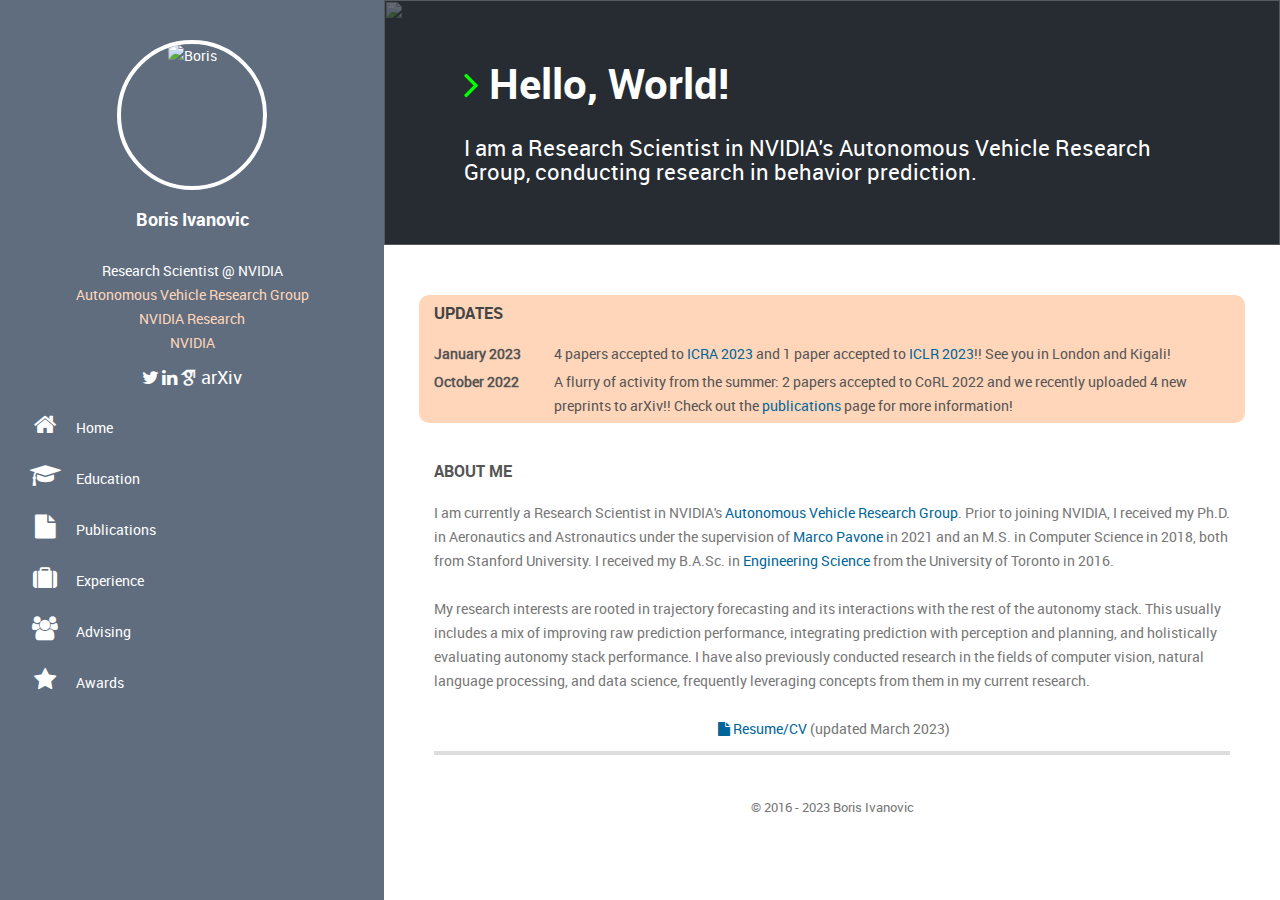
==== index.html @ 63f64365 "Some CSS and adding Structure Files" ====
<!DOCTYPE html>
<!--[if lt IE 7]>      <html class="no-js lt-ie9 lt-ie8 lt-ie7"> <![endif]-->
<!--[if IE 7]>         <html class="no-js lt-ie9 lt-ie8"> <![endif]-->
<!--[if IE 8]>         <html class="no-js lt-ie9"> <![endif]-->
<!--[if gt IE 8]><!--> <html class="no-js"> <!--<![endif]-->
    <head>
        <meta charset="utf-8">
        <meta http-equiv="X-UA-Compatible" content="IE=edge">
        <title>Boris Ivanovic</title>
        <meta name="description" content="">
        <!--
    	Volton Template
    	http://www.templatemo.com/tm-441-volton
        -->
        <meta name="viewport" content="width=device-width, initial-scale=1">

        <link rel="stylesheet" href="css/normalize.css">
        <link rel="stylesheet" href="css/font-awesome.css">
        <link rel="stylesheet" href="css/academicons.css">
        <link rel="stylesheet" href="css/bootstrap.min.css">
        <link rel="stylesheet" href="css/templatemo-style.css">

        <link rel="apple-touch-icon" sizes="180x180" href="/apple-touch-icon.png?v=9ByQ8gbazn">
        <link rel="icon" type="image/png" sizes="32x32" href="/favicon-32x32.png?v=9ByQ8gbazn">
        <link rel="icon" type="image/png" sizes="16x16" href="/favicon-16x16.png?v=9ByQ8gbazn">
        <link rel="manifest" href="/manifest.json?v=9ByQ8gbazn">
        <link rel="mask-icon" href="/safari-pinned-tab.svg?v=9ByQ8gbazn" color="#8c1515">
        <link rel="shortcut icon" href="/favicon.ico?v=9ByQ8gbazn">
        <meta name="msapplication-TileColor" content="#8c1515">
        <meta name="msapplication-TileImage" content="/mstile-144x144.png?v=9ByQ8gbazn">
        <meta name="theme-color" content="#ffffff">

        <script src="js/vendor/modernizr-2.6.2.min.js"></script>
        <script>
            (function(i,s,o,g,r,a,m){i['GoogleAnalyticsObject']=r;i[r]=i[r]||function(){
            (i[r].q=i[r].q||[]).push(arguments)},i[r].l=1*new Date();a=s.createElement(o),
            m=s.getElementsByTagName(o)[0];a.async=1;a.src=g;m.parentNode.insertBefore(a,m)
            })(window,document,'script','https://www.google-analytics.com/analytics.js','ga');

            ga('create', 'UA-88631709-1', 'auto');
            ga('send', 'pageview');
        </script>
    </head>
    <body>
        <!--[if lt IE 7]>
            <p class="browsehappy">You are using an <strong>outdated</strong> browser. Please <a href="http://browsehappy.com/">upgrade your browser</a> to improve your experience.</p>
        <![endif]-->

        <div class="responsive-header visible-xs visible-sm">
            <div class="container">
                <div class="row" style="margin-right: 0px">
                    <div class="col-md-12">
                        <div class="top-section">
                            <div class="profile-image">
                                <img src="img/profile.jpg" alt="Boris">
                            </div>
                            <div class="profile-content">
                                <h3 class="profile-title">Boris Ivanovic</h3>
                                <p class="profile-description">Research Scientist @ NVIDIA</p>
                                <p class="profile-description"><br /></p>
                                <div class="social-icons">
                                    <ul>
                                        <li><a href="https://twitter.com/iamborisi" target="_blank"><i class="fa fa-twitter"></i></a></li>
                                        <li><a href="https://www.linkedin.com/in/boris-ivanovic-a3103064" target="_blank"><i class="fa fa-linkedin"></i></a></li>
                                        <li><a href="https://scholar.google.com/citations?user=ey9AQcEAAAAJ" target="_blank"><i class="ai ai-google-scholar"></i></a></li>
                                        <li><a href="https://arxiv.org/a/ivanovic_b_1" target="_blank">arXiv</a></li>
                                    </ul>
                                </div> <!-- .social-icons -->
                            </div>
                        </div>
                    </div>
                </div>
                <a href="#" class="toggle-menu"><i class="fa fa-bars"></i></a>
                <div class="main-navigation responsive-menu">
                    <ul class="navigation">
                        <li><a href="index.html"><i class="fa fa-home fa-fw"></i>Home</a></li>
                        <li><a href="education.html"><i class="fa fa-graduation-cap fa-fw"></i>Education</a></li>
                        <li><a href="publications.html"><i class="fa fa-file fa-fw"></i>Publications</a></li>
                        <li><a href="experience.html"><i class="fa fa-suitcase fa-fw"></i>Experience</a></li>
                        <li><a href="advising.html"><i class="fa fa-users fa-fw"></i>Advising</a></li>
                        <li><a href="awards.html"><i class="fa fa-star fa-fw"></i>Awards</a></li>
                    </ul>
                </div>
            </div>
        </div>

        <!-- SIDEBAR -->
        <div class="sidebar-menu hidden-xs hidden-sm">
            <div class="top-section">
                <div class="profile-image">
                    <img src="img/profile.jpg" alt="Boris">
                </div>
                <h3 class="profile-title">Boris Ivanovic</h3>
                <!-- <p class="profile-description">borisi (at) stanford (dot) edu</p> -->
                <p class="profile-description"><br /></p>
                <p class="profile-description">Research Scientist @ NVIDIA</p>
                <p class="profile-description"><a href="https://nvr-avg.github.io/" target="_blank">Autonomous Vehicle Research Group</a></p>
                <p class="profile-description"><a href="https://www.nvidia.com/en-us/research/" target="_blank">NVIDIA Research</a></p>
                <p class="profile-description"><a href="https://www.nvidia.com/en-us/" target="_blank">NVIDIA</a></p>
            </div> <!-- top-section -->
            <div class="social-icons">
                <ul>
                    <li><a href="https://twitter.com/iamborisi" target="_blank"><i class="fa fa-twitter"></i></a></li>
                    <li><a href="https://www.linkedin.com/in/boris-ivanovic-a3103064" target="_blank"><i class="fa fa-linkedin"></i></a></li>
                    <li><a href="https://scholar.google.com/citations?user=ey9AQcEAAAAJ" target="_blank"><i class="ai ai-google-scholar"></i></a></li>
                    <li><a href="https://arxiv.org/a/ivanovic_b_1" target="_blank">arXiv</a></li>
                </ul>
            </div> <!-- .social-icons -->
            <div class="main-navigation">
                <ul class="navigation">
                    <li><a href="index.html"><i class="fa fa-home fa-fw"></i>Home</a></li>
                    <li><a href="education.html"><i class="fa fa-graduation-cap fa-fw"></i>Education</a></li>
                    <li><a href="publications.html"><i class="fa fa-file fa-fw"></i>Publications</a></li>
                    <li><a href="experience.html"><i class="fa fa-suitcase fa-fw"></i>Experience</a></li>
                    <li><a href="advising.html"><i class="fa fa-users fa-fw"></i>Advising</a></li>
                    <li><a href="awards.html"><i class="fa fa-star fa-fw"></i>Awards</a></li>
                </ul>
            </div> <!-- .main-navigation -->
        </div> <!-- .sidebar-menu -->


        <div class="banner-bg" id="top">
            <div class="banner-overlay"><img src="img/nvidia_banner.jpg" alt="" /></div>
            <div class="welcome-text">
                <h2><i class="fa fa-angle-right"></i> Hello, World!</h2>
                <h5>I am a Research Scientist in NVIDIA's Autonomous Vehicle Research Group, conducting research in behavior prediction.</h5>
            </div>
        </div>

        <!-- MAIN CONTENT -->
        <div class="main-content">
            <div class="fluid-container">
                <div class="content-wrapper">
                    <!-- UPDATES -->
                    <div class="page-section" id="about">
                    <div class="row">
                        <div class="col-md-12" id="updates">
                            <h4 class="widget-title">Updates</h4>
                            <table>
                                <tr>
                                    <td class="update-date"><b>January 2023</b></td>
                                    <td>4 papers accepted to <a href="https://www.icra2023.org/" target="_blank">ICRA 2023</a> and 1 paper accepted to <a href="https://iclr.cc/Conferences/2023" target="_blank">ICLR 2023</a>!! See you in London and Kigali!</td>
                                </tr>
                                <tr>
                                    <td class="update-date"><b>October 2022</b></td>
                                    <td>A flurry of activity from the summer: 2 papers accepted to CoRL 2022 and we recently uploaded 4 new preprints to arXiv!! Check out the <a href="publications.html">publications</a> page for more information!</td>
                                </tr>
                            </table>
                        </div>
                        <br>
                    </div> <!-- #updates -->
                    <!-- ABOUT -->
                    <div class="row">
                        <div class="col-md-12">
                            <h4 class="widget-title">About Me</h4>
                            <p>
                                I am currently a Research Scientist in NVIDIA's <a href="https://nvr-avg.github.io/" target="_blank">Autonomous Vehicle Research Group</a>. Prior to joining NVIDIA, I received my Ph.D. in Aeronautics and Astronautics under the supervision of <a href="http://web.stanford.edu/~pavone/" target="_blank">Marco Pavone</a> in 2021 and an M.S. in Computer Science in 2018, both from Stanford University. I received my B.A.Sc. in <a class="uoft-blue-underline" href="http://engsci.utoronto.ca/" target="_blank">Engineering Science</a> from the University of Toronto in 2016.
                                <br/>
                                <br/>
                                My research interests are rooted in trajectory forecasting and its interactions with the rest of the autonomy stack. This usually includes a mix of improving raw prediction performance, integrating prediction with perception and planning, and holistically evaluating autonomy stack performance. I have also previously conducted research in the fields of computer vision, natural language processing, and data science, frequently leveraging concepts from them in my current research.
                                <!-- <br/>
                                <br/>
                                If you'd like to conduct an internship in our group along these topics, please <a href="https://nvidia.wd5.myworkdayjobs.com/en-US/UniversityJobs/job/US-CA-Santa-Clara/PhD-Research-Intern--Autonomous-Vehicles---Summer-2023_JR1963492" target="_blank">apply here</a>! -->
                            <br/>
                            <br/>
                            <p style="margin-bottom: -30px; text-align: center;"><a href="files/cv.pdf" target="_blank"><i class="fa fa-file fa-fw"></i>Resume/CV</a> (updated March 2023)</p>
                            <hr>
                        </div>
                    </div> <!-- #about -->
                    </div>

                    <div class="row" id="footer">
                        <div class="col-md-12 text-center">
                            <p class="copyright-text">&copy; 2016 - 2023 Boris Ivanovic</p>
                        </div>
                    </div>

                </div>

            </div>
        </div>

        <script src="js/vendor/jquery-1.10.2.min.js"></script>
        <script src="js/min/plugins.min.js"></script>
        <script src="js/min/main.min.js"></script>

    </body>
</html>
---- css/academicons.css ----
/*
 *  Academicons 1.8.0 by James Walsh - https://github.com/jpswalsh
 *  Fonts generated using the IcoMoon app - http://icomoon.io/app
 *  Square icons designed to be used alongside Font Awesome square icons - https://fortawesome.github.io/Font-Awesome/
 *  Licenses - Font: SIL OFL 1.1, CSS: MIT License
 */
@font-face {
    font-family: 'Academicons';
    src:url('../fonts/academicons.eot?v=1.8.0');
    src:url('../fonts/academicons.eot?v=1.8.0') format('embedded-opentype'),
        url('../fonts/academicons.ttf?v=1.8.0') format('truetype'),
        url('../fonts/academicons.woff?v=1.8.0') format('woff'),
        url('../fonts/academicons.svg?v=1.8.0#academicons') format('svg');
    font-weight: normal;
    font-style: normal;
}
.ai {
	display:inline-block;
	font:normal normal normal 14px/1 Academicons;
	font-size:inherit;
	text-rendering:auto;
	-webkit-font-smoothing:antialiased;
	-moz-osx-font-smoothing:grayscale;
}
.ai-academia:before {
  content: "\e800";
}
.ai-academia-square:before {
  content: "\e801";
}
.ai-acclaim:before {
  content: "\e802";
}
.ai-acclaim-square:before {
  content: "\e803";
}
.ai-acm:before {
  content: "\e804";
}
.ai-acm-square:before {
  content: "\e805";
}
.ai-ads:before {
  content: "\e806";
}
.ai-ads-square:before {
  content: "\e807";
}
.ai-arxiv:before {
  content: "\e808";
}
.ai-arxiv-square:before {
  content: "\e809";
}
.ai-biorxiv:before {
  content: "\e810";
}
.ai-biorxiv-square:before {
  content: "\e811";
}
.ai-ceur:before {
  content: "\e812";
}
.ai-ceur-box:before {
  content: "\e813";
}
.ai-courser:before {
  content: "\e814";
}
.ai-courser-square:before {
  content: "\e815";
}
.ai-dataverse:before {
  content: "\e816";
}
.ai-dataverse-box:before {
  content: "\e817";
}
.ai-dblp:before {
  content: "\e818";
}
.ai-dblp-square:before {
  content: "\e819";
}
.ai-depsy:before {
  content: "\e820";
}
.ai-depsy-square:before {
  content: "\e821";
}
.ai-doi:before {
  content: "\e822";
}
.ai-doi-square:before {
  content: "\e823";
}
.ai-dryad:before {
  content: "\e824";
}
.ai-dryad-square:before {
  content: "\e825";
}
.ai-figshare:before {
  content: "\e826";
}
.ai-figshare-square:before {
  content: "\e827";
}
.ai-google-scholar:before {
  content: "\e828";
}
.ai-google-scholar-square:before {
  content: "\e829";
}
.ai-ieee:before {
  content: "\e830";
}
.ai-ieee-square:before {
  content: "\e831";
}
.ai-impactstory:before {
  content: "\e832";
}
.ai-impactstory-square:before {
  content: "\e833";
}
.ai-inspire:before {
  content: "\e834";
}
.ai-inspire-square:before {
  content: "\e835";
}
.ai-mendeley:before {
  content: "\e836";
}
.ai-mendeley-square:before {
  content: "\e837";
}
.ai-open-access:before {
  content: "\e838";
}
.ai-open-access-square:before {
  content: "\e839";
}
.ai-orcid:before {
  content: "\e840";
}
.ai-orcid-square:before {
  content: "\e841";
}
.ai-osf:before {
  content: "\e842";
}
.ai-osf-square:before {
  content: "\e843";
}
.ai-overleaf:before {
  content: "\e844";
}
.ai-overleaf-square:before {
  content: "\e845";
}
.ai-philpapers:before {
  content: "\e846";
}
.ai-philpapers-square:before {
  content: "\e847";
}
.ai-piazza:before {
  content: "\e848";
}
.ai-piazza-square:before {
  content: "\e849";
}
.ai-publons:before {
  content: "\e850";
}
.ai-publons-square:before {
  content: "\e851";
}
.ai-pubmed:before {
  content: "\e852";
}
.ai-pubmed-square:before {
  content: "\e853";
}
.ai-researchgate:before {
  content: "\e854";
}
.ai-researchgate-square:before {
  content: "\e855";
}
.ai-scirate:before {
  content: "\e856";
}
.ai-scirate-square:before {
  content: "\e857";
}
.ai-springer:before {
  content: "\e858";
}
.ai-springer-square:before {
  content: "\e859";
}
.ai-zotero:before {
  content: "\e860";
}
.ai-zotero-square:before {
  content: "\e861";
}
/*  Duplication of the FontAwesome style classes using 'ai' in place of 'fa'. */
.ai-lg {
  font-size: 1.33333333em;
  line-height: 0.75em;
  vertical-align: -15%;
}
.ai-2x {
  font-size: 2em;
}
.ai-3x {
  font-size: 3em;
}
.ai-4x {
  font-size: 4em;
}
.ai-5x {
  font-size: 5em;
}
.ai-fw {
  width: 1.28571429em;
  text-align: center;
}
.ai-ul {
  padding-left: 0;
  margin-left: 2.14285714em;
  list-style-type: none;
}
.ai-ul > li {
  position: relative;
}
.ai-li {
  position: absolute;
  left: -2.14285714em;
  width: 2.14285714em;
  top: 0.14285714em;
  text-align: center;
}
.ai-li.fa-lg {
  left: -1.85714286em;
}
.ai-border {
  padding: .2em .25em .15em;
  border: solid 0.08em #eeeeee;
  border-radius: .1em;
}
.ai-pull-left {
  float: left;
}
.ai-pull-right {
  float: right;
}
.ai.fa-pull-left {
  margin-right: .3em;
}
.ai.fa-pull-right {
  margin-left: .3em;
}
/*  
 *  Repeat of the FontAwesome style classes to prevent override if academicons.css
 *  is called after font-awesome.css.
 */
.fa-lg {
  font-size: 1.33333333em;
  line-height: 0.75em;
  vertical-align: -15%;
}
.fa-2x {
  font-size: 2em;
}
.fa-3x {
  font-size: 3em;
}
.fa-4x {
  font-size: 4em;
}
.fa-5x {
  font-size: 5em;
}
.fa-fw {
  width: 1.28571429em;
  text-align: center;
}
.fa-ul {
  padding-left: 0;
  margin-left: 2.14285714em;
  list-style-type: none;
}
.fa-ul > li {
  position: relative;
}
.fa-li {
  position: absolute;
  left: -2.14285714em;
  width: 2.14285714em;
  top: 0.14285714em;
  text-align: center;
}
.fa-li.fa-lg {
  left: -1.85714286em;
}
.fa-border {
  padding: .2em .25em .15em;
  border: solid 0.08em #eeeeee;
  border-radius: .1em;
}
.fa-pull-left {
  float: left;
}
.fa-pull-right {
  float: right;
}
.fa.fa-pull-left {
  margin-right: .3em;
}
.fa.fa-pull-right {
  margin-left: .3em;
}
---- css/templatemo-style.css ----
/*

Volton Template

http://www.templatemo.com/tm-441-volton

*/

@font-face {
  font-family: 'robotolight';
  src: url("../fonts/Roboto-Light-webfont.eot");
  src: url("../fonts/Roboto-Light-webfont.eot?#iefix") format("embedded-opentype"), url("../fonts/Roboto-Light-webfont.woff") format("woff"), url("../fonts/Roboto-Light-webfont.ttf") format("truetype"), url("../fonts/Roboto-Light-webfont.svg#robotolight") format("svg");
  font-weight: normal;
  font-style: normal;
}
@font-face {
  font-family: 'robotoregular';
  src: url("../fonts/Roboto-Regular-webfont.eot");
  src: url("../fonts/Roboto-Regular-webfont.eot?#iefix") format("embedded-opentype"), url("../fonts/Roboto-Regular-webfont.woff") format("woff"), url("../fonts/Roboto-Regular-webfont.ttf") format("truetype"), url("../fonts/Roboto-Regular-webfont.svg#robotoregular") format("svg");
  font-weight: normal;
  font-style: normal;
}
@font-face {
  font-family: 'robotobold';
  src: url("../fonts/Roboto-Bold-webfont.eot");
  src: url("../fonts/Roboto-Bold-webfont.eot?#iefix") format("embedded-opentype"), url("../fonts/Roboto-Bold-webfont.woff") format("woff"), url("../fonts/Roboto-Bold-webfont.ttf") format("truetype"), url("../fonts/Roboto-Bold-webfont.svg#robotobold") format("svg");
  font-weight: normal;
  font-style: normal;
}
/*---------------------------------------------------------
 1. Reset
-------------------------------------------------------- */
html, body, div, span, applet, object, iframe, h1, h2, h3, h4, h5, h6, p, blockquote, pre, a, abbr, acronym, address, big, cite, code, del, dfn, em, img, ins, kbd, q, s, samp, small, strike, strong, sub, sup, tt, var, b, u, i, center, dl, dt, dd, ol, ul, li, fieldset, form, label, legend, table, caption, tbody, tfoot, thead, tr, th, td, article, aside, canvas, details, embed, figure, figcaption, footer, header, hgroup, menu, nav, output, ruby, section, summary, time, mark, audio, video {
  margin: 0;
  padding: 0;
  border: 0;
  font-size: 100%;
  vertical-align: baseline;
}

.blue {
	color: #06C;
}

.green {
	color: #090;
}

.blue-grey {
  color: #5f6d7e;
}

main {
  display: block;
}

body {
  line-height: 1;
}

ol,
ul {
  list-style: none;
}

blockquote,
q {
  quotes: none;
}

blockquote:before,
blockquote:after {
  content: '';
  content: none;
}

table {
  border-collapse: collapse;
  border-spacing: 0;
}

html {
  font-size: 100%;
  -webkit-text-size-adjust: 100%;
  -ms-text-size-adjust: 100%;
}

a:focus {
  outline: none;
}

article,
aside,
details,
figcaption,
figure,
footer,
header,
hgroup,
nav,
section {
  display: block;
}

audio,
canvas,
video {
  display: inline-block;
  *display: inline;
  *zoom: 1;
}

audio:not([controls]) {
  display: none;
}

sub,
sup {
  line-height: 0;
  position: relative;
  vertical-align: baseline;
}

sup {
  top: -.5em;
}

sub {
  bottom: -.25em;
}

img {
  border: 0;
  -ms-interpolation-mode: bicubic;
}

button,
input,
select,
textarea {
  font-size: 100%;
  margin: 0;
  vertical-align: baseline;
  *vertical-align: middle;
}

button,
input {
  line-height: normal;
  *overflow: visible;
}

button::-moz-focus-inner,
input::-moz-focus-inner {
  border: 0;
  padding: 0;
}

button,
input[type="button"],
input[type="reset"],
input[type="submit"] {
  cursor: pointer;
  -webkit-appearance: button;
}

input[type="search"] {
  -webkit-appearance: textfield;
}

input[type="search"]:-webkit-search-decoration {
  -webkit-appearance: none;
}

textarea {
  overflow: auto;
  vertical-align: top;
}

/*---------------------------------------------------------
 2. Basic Style
-------------------------------------------------------- */
b.paper-title {
  color: #cb8c1e;
}

body {
  font-size: 14px;
  line-height: 24px;
  color: #777777;
  font-family: 'robotoregular';
  overflow-x: hidden;
}

a {
  color: #006699;
  -webkit-transition: all 150ms ease-in-out;
  -moz-transition: all 150ms ease-in-out;
  -ms-transition: all 150ms ease-in-out;
  -o-transition: all 150ms ease-in-out;
  transition: all 150ms ease-in-out;
  text-decoration: none !important;
}
a:hover {
  color: #555555;
}

h1, h2, h3, h4, h5 {
  color: #555555;
}

::-webkit-input-placeholder {
  color: #999999;
}

:-moz-placeholder {
  /* Firefox 18- */
  color: #999999;
}

::-moz-placeholder {
  /* Firefox 19+ */
  color: #999999;
}

:-ms-input-placeholder {
  color: #999999;
}

.main-content,
.banner-bg {
  float: right;
  width: 77%;
}
.banner-bg .fa-angle-right {
  color: #00ff00;
}
@media screen and (max-width: 1290px) {
  .main-content,
  .banner-bg {
    width: 70%;
  }
}
@media screen and (max-width: 992px) {
  .main-content,
  .banner-bg {
    width: 100%;
  }
}

.content-wrapper {
  padding: 0 50px 0 50px;
}
@media screen and (max-width: 992px) {
  .content-wrapper {
    padding: 0 30px;
  }
}

h4.widget-title {
  font-size: 16px;
  font-family: 'robotobold';
  text-transform: uppercase;
  margin-bottom: 20px;
}

h5.widget-title {
  font-size: 14px;
  font-family: 'robotobold';
  margin-bottom: 20px;
}

hr {
  position: relative;
  outline: 0;
  border: 0;
  width: 100%;
  height: 4px;
  background: #dddddd;
  margin-top: 40px;
  margin-bottom: 0;
}

.page-section {
  padding-top: 50px;
}

/*---------------------------------------------------------
 3. Header
-------------------------------------------------------- */
.sidebar-menu {
  float: left;
  width: 23%;
  height: 100%;
  position: fixed;
  background-color: #5f6d7e;
  color: white;
  overflow-y: auto;
}
@media screen and (max-width: 1290px) {
  .sidebar-menu {
    overflow-y: auto;
    width: 30%;
  }
}

.top-section {
  padding: 40px;
  padding-bottom: 10px;
  text-align: center;
}

.profile-image {
  width: 150px;
  height: 150px;
  border: 4px solid white;
  -webkit-border-radius: 75px;
  border-radius: 75px;
  overflow: hidden;
  margin-bottom: 20px;
  margin-left: auto;
  margin-right: auto;
}
.profile-image img {
  width: 100%;
}

h3.profile-title {
  margin-bottom: 5px;
  color: white;
  font-size: 18px;
  font-family: 'robotobold';
}

.main-navigation {
  margin: 10px 0;
}
.main-navigation li {
  display: block;
}
.main-navigation li.highlight {
  background: #334050;
}
.main-navigation li a {
  padding: 12px;
  padding-right: 0px;
  padding-left: 30px;
  display: block;
  color: white;
  font-size: 14px;
}
.main-navigation li a i {
  margin-right: 15px;
  font-size: 24px;
}
.main-navigation li a:hover {
  background: #414E5E;
}
.main-navigation li a.active {
  background: #495461;
}
.main-navigation li a.active:hover {
  background: #495461;
}

.social-icons {
  display: block;
  padding: 0px 40px;
  text-align: center;
}
.social-icons li {
  display: inline-block;
}
.top-section a {
  color: #ffd6ba;
}
.top-section a:hover {
  color: #282e35;
}
.social-icons a {
  font-size: 18px;
  color: white;
}
.social-icons a:hover {
  color: #282e35;
}

.ai-google-scholar {
  -webkit-text-stroke: 0.5px;
}

.ai-arxiv {
  -webkit-text-stroke: 0.5px;
}

.container {
  padding-left: 0px;
  padding-right: 0px;
  width: 100%;
}

.responsive-header {
  background: #5f6d7e;
  text-align: center;
}
@media screen and (max-width: 992px) {
  .responsive-header .main-navigation {
    margin-top: 10px;
    display: none;
  }
}
@media screen and (max-width: 992px) {
  .responsive-header p {
    color: white;
  }
}
@media screen and (max-width: 992px) {
  .responsive-header .profile-image {
    float: left;
    width: 100px;
    height: 100px;
    -webkit-border-radius: 50px;
    border-radius: 50px;
    overflow: hidden;
    margin-right: 30px;
  }
  .responsive-header .profile-content {
    text-align: left;
    margin-top: 5px;
    overflow: hidden;
  }
  .responsive-header .social-icons {
    text-align: left;
    padding: 0px;
  }
}

@media screen and (max-width: 992px) {
  .top-section {
    padding-bottom: 0;
  }
}

@media screen and (max-width: 992px) {
  .main-navigation a {
    padding: 10px;
  }
  .main-navigation a.active {
    background: #5f6d7e !important;
  }
  .main-navigation a:hover {
    background: #5f6d7e !important;
  }
}

.toggle-menu {
  width: 100%;
  display: block;
  padding: 20px;
  margin-top: 30px;
  background: #6cc0f7;
  color: white;
  font-size: 18px;
}
.toggle-menu:hover {
  color: white;
}

/*---------------------------------------------------------
 4. Main Content
-------------------------------------------------------- */
/*------ link underlines ------*/
/*.stanford-red-underline {
  text-decoration: none;
  display: inline-table;
  color: inherit;
}

.stanford-red-underline:hover {
  background-color: rgba(200, 21, 21, 0.3);
}

.stanford-red-underline:after {
  content: "";
  border-bottom: 0.1em solid rgb(200, 21, 21);
  display: table-caption;
  caption-side: bottom;
  position: relative;
  margin-top:-0.05em;
}

.ai-blue-underline {
  text-decoration: none;
  display: inline-table;
  color: inherit;
}

.ai-blue-underline:hover {
  background-color: rgba(21, 162, 214, 0.3);
}

.ai-blue-underline:after {
  content: "";
  border-bottom: 0.1em solid rgb(21, 162, 214);
  display: table-caption;
  caption-side: bottom;
  position: relative;
  margin-top:-0.05em;
}

.uoft-blue-underline {
  text-decoration: none;
  display: inline-table;
  color: inherit;
}

.uoft-blue-underline:hover {
  background-color: rgba(4, 48, 150, 0.1);
}

.uoft-blue-underline:after {
  content: "";
  border-bottom: 0.15em solid rgb(4, 48, 150);
  display: table-caption;
  caption-side: bottom;
  position: relative;
  margin-top:-0.25em;
}

.amazon-orange-underline {
  text-decoration: none;
  display: inline-table;
  color: inherit;
}

.amazon-orange-underline:hover {
  background-color: rgba(248, 152, 29, 0.15);
}

.amazon-orange-underline:after {
  content: "";
  border-bottom: 0.15em solid rgb(248, 152, 29);
  display: table-caption;
  caption-side: bottom;
  position: relative;
  margin-top:-0.25em;
}

.eth-blue-underline {
  text-decoration: none;
  display: inline-table;
  color: inherit;
}

.eth-blue-underline:hover {
  background-color: rgba(31, 117, 254, 0.1);
}

.eth-blue-underline:after {
  content: "";
  border-bottom: 0.15em solid rgb(31, 117, 254);
  display: table-caption;
  caption-side: bottom;
  position: relative;
  margin-top:-0.25em;
}*/

/*------ banner ------ */
.banner-bg {
  padding: 60px 80px;
  position: relative;
  background: black;
  background-repeat: no-repeat;
  background-position: center;
  background-size: cover;
  z-index: 2;
}

.banner-overlay {
  position: absolute;
  width: 100%;
  height: 100%;
  background: rgba(95, 109, 126, 0.4);
  top: 0;
  left: 0;
  z-index: 3;
}

.banner-overlay img {
  height: 100%;
  opacity: 0.3;
  object-fit: cover;
  width: 100%;
  height:100%;
}

.welcome-text {
  position: relative;
  z-index: 4;
}
.welcome-text h2 {
  font-size: 42px;
  font-family: 'robotobold';
  color: white;
  margin-bottom: 30px;
}
.welcome-text h5 {
  font-size: 22px;
  color: white;
}

.welcome-text a {
  color: white;
}

/*------ updates ------- */
#updates {
  padding-bottom: 1px;
  margin-bottom: 40px;
  background: #FFD6BA;
  border-radius: 10px;
}

#updates .widget-title {
  padding-top: 10px;
  color: #444444;
}

#updates .update-date {
  width: 120px;
}

#updates td {
  padding-bottom: 4px;
  color: #555555;
}

/*------ about us ------ */
.about-image {
  overflow: hidden;
  border: 4px solid #dddddd;
  margin-bottom: 40px;
}
.about-image img {
  width: 100%;
  display: block;
}

/*----- life item ---- */
.life-item {
  margin-bottom: 20px;

  display: flex;
  align-items: center;
}

.life-item-img {
  width: 50px;
  float: left;
  align-self: flex-start;
}

.life-item-img img {
  max-width: 100%;
  display: block;
}

.life-item-pub-img {
  width: 120px;
  float: left;
  align-self: flex-start;
}

.life-item-pub-img img {
  max-width: 100%;
  display: block;
}

.life-item-content {
  width: 90%;
  margin-left: 10px;
  display: inline-block;
}

.life-item-content span {
  float: right;
}

.life-item-content p {
  word-wrap: break-word;
}

.life-item-content ul {
  margin-left: 15px;
  list-style: disc;
}

.life-item-content table {
  width: 100%;
  margin-top: 8px;
}

.life-item-content td {
  vertical-align: middle;
  text-align: center;
}

.life-item-content img {
  max-height: 100px;
  max-width: 100%;
}

.life-item-highlight {
  color: #3D9970;
}

.life-item-title {
  display: inline-block;
}

.extra-space-loc {
  padding-top: 3px;
}

.li-separator {
  border-bottom: 1px #dddddd solid;
  margin: 15px 0% 15px 0px;
}

.bulleted {
  margin-left: 30px;
  margin-top: -10px;
  margin-bottom: 10px;
  list-style-type: disc;
}

/*------ projects ------ */
.projects-holder {
  margin-right: 0;
  margin-left: 0;
  margin-top: 40px;
}
.projects-holder .col-md-4,
.projects-holder .col-md-4 {
  padding-right: 1px;
  padding-left: 1px;
}

.project-item {
  width: 100%;
  margin-bottom: 2px;
  overflow: hidden;
  position: relative;
}
.project-item img {
  width: 100%;
  display: block;
}
.project-item:hover .project-hover {
  top: 0;
  opacity: 1;
  visibility: visible;
}

.project-hover {
  position: absolute;
  width: 100%;
  height: 100%;
  top: 40px;
  left: 0;
  background: rgba(0, 0, 0, 0.9);
  opacity: 0;
  visibility: 0;
  -webkit-transition: all 200ms linear;
  -moz-transition: all 200ms linear;
  -ms-transition: all 200ms linear;
  -o-transition: all 200ms linear;
  transition: all 200ms linear;
}
.project-hover .inside {
  position: absolute;
  width: 100%;
  left: 0;
  bottom: 0;
  padding: 30px;
}
.project-hover h5 {
  font-size: 16px;
  margin-bottom: 15px;
}
.project-hover h5 a {
  color: white;
}
.project-hover p {
  color: white;
  font-size: 13px;
  line-height: 20px;
}

/*------ contact ------ */
.contact-form {
  margin-top: 40px;
}
.contact-form input, .contact-form textarea {
  width: 100%;
  outline: 0;
  border: 1px solid #aaaaaa;
  padding: 12px;
  color: #999999;
  margin-bottom: 30px;
}
.contact-form input:focus, .contact-form textarea:focus {
  outline: 0;
}
.contact-form .button {
  width: auto;
  background: #5f6d7e;
  color: white;
  text-transform: uppercase;
  border: 0;
}

/*------ advising ------ */
.advisees {
  width: 100%;
}

.advisees tr:first-child {
  border-bottom: 2px solid #ddd;
}

/*---------------------------------------------------------
 5. Footer
-------------------------------------------------------- */
#footer p.copyright-text {
  margin: 40px 0;
  font-size: 13px;
}
#footer p.copyright-text a {
  color: #5f6d7e;
}
#footer p.copyright-text a:hover {
  color: #6cc0f7;
}
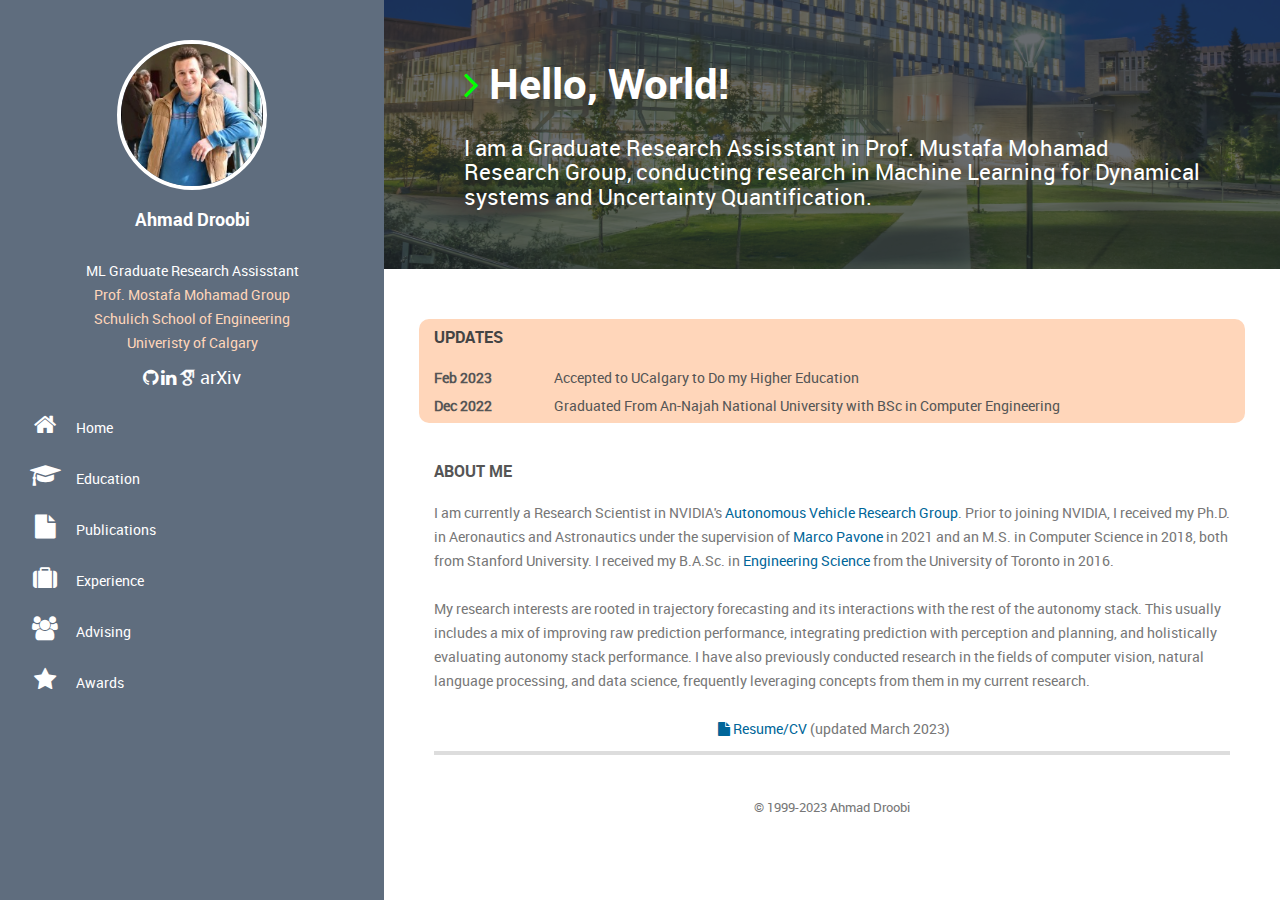
==== commit 1c2377c2: "adding profile and cover" ====
--- a/index.html
+++ b/index.html
@@ -6,7 +6,7 @@
     <head>
         <meta charset="utf-8">
         <meta http-equiv="X-UA-Compatible" content="IE=edge">
-        <title>Boris Ivanovic</title>
+        <title> Ahmad Droobi </title>
         <meta name="description" content="">
         <!--
     	Volton Template
@@ -55,13 +55,13 @@
                                 <img src="img/profile.jpg" alt="Boris">
                             </div>
                             <div class="profile-content">
-                                <h3 class="profile-title">Boris Ivanovic</h3>
-                                <p class="profile-description">Research Scientist @ NVIDIA</p>
+                                <h3 class="profile-title">Ahmad Droobi</h3>
+                                <p class="profile-description">ML Research </p>
                                 <p class="profile-description"><br /></p>
                                 <div class="social-icons">
                                     <ul>
-                                        <li><a href="https://twitter.com/iamborisi" target="_blank"><i class="fa fa-twitter"></i></a></li>
-                                        <li><a href="https://www.linkedin.com/in/boris-ivanovic-a3103064" target="_blank"><i class="fa fa-linkedin"></i></a></li>
+                                        <li><a href="https://github.com/ahmaddroobi99" target="_blank"><i class="fa-brands fa-github"></i></a></li>
+                                        <li><a href="https://www.linkedin.com/in/droobi/" target="_blank"><i class="fa fa-linkedin"></i></a></li>
                                         <li><a href="https://scholar.google.com/citations?user=ey9AQcEAAAAJ" target="_blank"><i class="ai ai-google-scholar"></i></a></li>
                                         <li><a href="https://arxiv.org/a/ivanovic_b_1" target="_blank">arXiv</a></li>
                                     </ul>
@@ -88,22 +88,22 @@
         <div class="sidebar-menu hidden-xs hidden-sm">
             <div class="top-section">
                 <div class="profile-image">
-                    <img src="img/profile.jpg" alt="Boris">
+                    <img src="img/prof.jpg" alt="Boris">
                 </div>
-                <h3 class="profile-title">Boris Ivanovic</h3>
+                <h3 class="profile-title">Ahmad Droobi</h3>
                 <!-- <p class="profile-description">borisi (at) stanford (dot) edu</p> -->
                 <p class="profile-description"><br /></p>
-                <p class="profile-description">Research Scientist @ NVIDIA</p>
-                <p class="profile-description"><a href="https://nvr-avg.github.io/" target="_blank">Autonomous Vehicle Research Group</a></p>
-                <p class="profile-description"><a href="https://www.nvidia.com/en-us/research/" target="_blank">NVIDIA Research</a></p>
-                <p class="profile-description"><a href="https://www.nvidia.com/en-us/" target="_blank">NVIDIA</a></p>
+                <p class="profile-description">ML Graduate Research Assisstant  </p>
+                <p class="profile-description"><a href="https://profiles.ucalgary.ca/mustafa-mohamad" target="_blank">Prof. Mostafa Mohamad Group</a></p>
+                <p class="profile-description"><a href="https://schulich.ucalgary.ca/" target="_blank">Schulich School of Engineering</a></p>
+                <p class="profile-description"><a href="https://ucalgary.ca/" target="_blank"> Univeristy of Calgary </a></p>
             </div> <!-- top-section -->
             <div class="social-icons">
                 <ul>
-                    <li><a href="https://twitter.com/iamborisi" target="_blank"><i class="fa fa-twitter"></i></a></li>
-                    <li><a href="https://www.linkedin.com/in/boris-ivanovic-a3103064" target="_blank"><i class="fa fa-linkedin"></i></a></li>
-                    <li><a href="https://scholar.google.com/citations?user=ey9AQcEAAAAJ" target="_blank"><i class="ai ai-google-scholar"></i></a></li>
-                    <li><a href="https://arxiv.org/a/ivanovic_b_1" target="_blank">arXiv</a></li>
+                    <li><a href="https://github.com/ahmaddroobi99" target="_blank"><i class="fa fa-github"></i></a></li>
+                    <li><a href="https://www.linkedin.com/in/droobi/" target="_blank"><i class="fa fa-linkedin"></i></a></li>
+                    <li><a href="" target="_blank"><i class="ai ai-google-scholar"></i></a></li>
+                    <li><a href="" target="_blank">arXiv</a></li>
                 </ul>
             </div> <!-- .social-icons -->
             <div class="main-navigation">
@@ -120,10 +120,10 @@
 
 
         <div class="banner-bg" id="top">
-            <div class="banner-overlay"><img src="img/nvidia_banner.jpg" alt="" /></div>
+            <div class="banner-overlay"><img src="img/cal2.jpg" alt="" /></div>
             <div class="welcome-text">
                 <h2><i class="fa fa-angle-right"></i> Hello, World!</h2>
-                <h5>I am a Research Scientist in NVIDIA's Autonomous Vehicle Research Group, conducting research in behavior prediction.</h5>
+                <h5>I am a Graduate Research Assisstant  in Prof. Mustafa Mohamad Research Group, conducting research in Machine Learning for Dynamical systems and Uncertainty Quantification.</h5>
             </div>
         </div>
 
@@ -138,12 +138,12 @@
                             <h4 class="widget-title">Updates</h4>
                             <table>
                                 <tr>
-                                    <td class="update-date"><b>January 2023</b></td>
-                                    <td>4 papers accepted to <a href="https://www.icra2023.org/" target="_blank">ICRA 2023</a> and 1 paper accepted to <a href="https://iclr.cc/Conferences/2023" target="_blank">ICLR 2023</a>!! See you in London and Kigali!</td>
+                                    <td class="update-date"><b>Feb 2023</b></td>
+                                    <td> Accepted to UCalgary to Do my Higher Education</td>
                                 </tr>
                                 <tr>
-                                    <td class="update-date"><b>October 2022</b></td>
-                                    <td>A flurry of activity from the summer: 2 papers accepted to CoRL 2022 and we recently uploaded 4 new preprints to arXiv!! Check out the <a href="publications.html">publications</a> page for more information!</td>
+                                    <td class="update-date"><b>Dec 2022</b></td>
+                                    <td>  Graduated From An-Najah National University with BSc in Computer Engineering </td>
                                 </tr>
                             </table>
                         </div>
@@ -171,7 +171,7 @@
 
                     <div class="row" id="footer">
                         <div class="col-md-12 text-center">
-                            <p class="copyright-text">&copy; 2016 - 2023 Boris Ivanovic</p>
+                            <p class="copyright-text">&copy; 1999-2023 Ahmad Droobi</p>
                         </div>
                     </div>
 
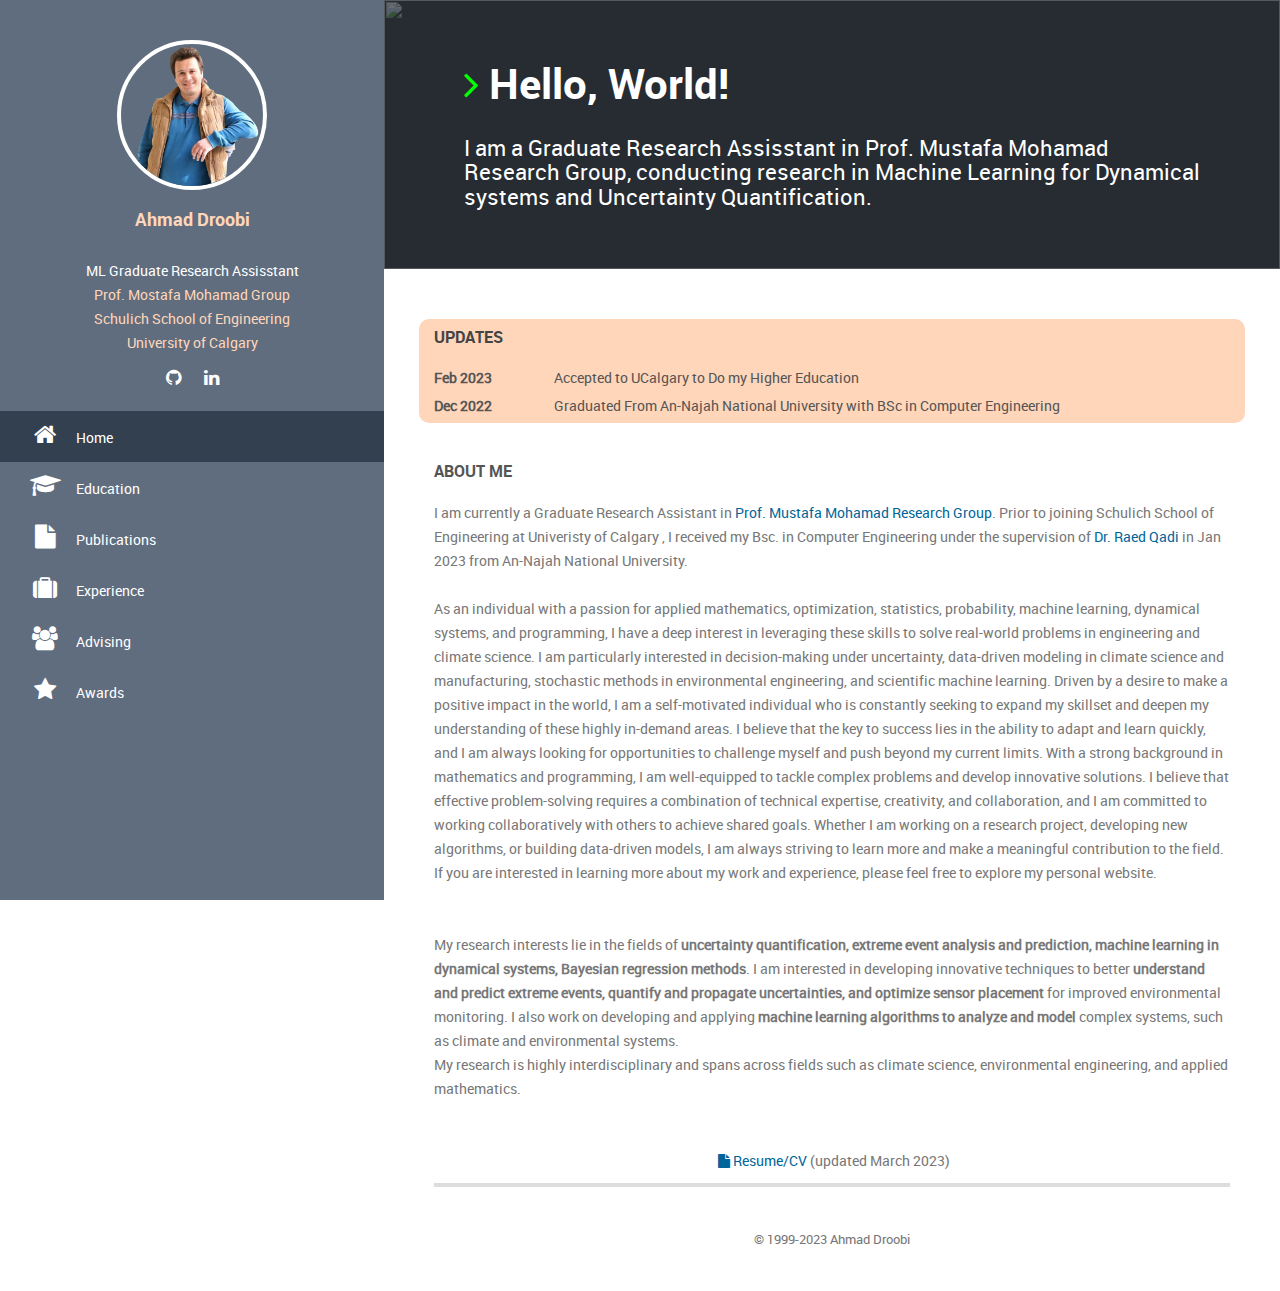
==== commit a309503c: "add UCalgary profile link to home" ====
--- a/index.html
+++ b/index.html
@@ -6,7 +6,7 @@
     <head>
         <meta charset="utf-8">
         <meta http-equiv="X-UA-Compatible" content="IE=edge">
-        <title> Ahmad Droobi </title>
+        <title> Ahmad Droobi | Home  </title>
         <meta name="description" content="">
         <!--
     	Volton Template
@@ -19,7 +19,7 @@
         <link rel="stylesheet" href="css/academicons.css">
         <link rel="stylesheet" href="css/bootstrap.min.css">
         <link rel="stylesheet" href="css/templatemo-style.css">
-
+        <link rel="shortcut icon" href="img/licensed-image.ico">
         <link rel="apple-touch-icon" sizes="180x180" href="/apple-touch-icon.png?v=9ByQ8gbazn">
         <link rel="icon" type="image/png" sizes="32x32" href="/favicon-32x32.png?v=9ByQ8gbazn">
         <link rel="icon" type="image/png" sizes="16x16" href="/favicon-16x16.png?v=9ByQ8gbazn">
@@ -52,18 +52,17 @@
                     <div class="col-md-12">
                         <div class="top-section">
                             <div class="profile-image">
-                                <img src="img/profile.jpg" alt="Boris">
+                                <img src="img/prof.jpg" alt="ahmad droobi">
                             </div>
                             <div class="profile-content">
-                                <h3 class="profile-title">Ahmad Droobi</h3>
+                                <h3 class="profile-title"><a href="https://profiles.ucalgary.ca/ahmad-droobi" target="_blank">Ahmad Droobi</a></h3>
                                 <p class="profile-description">ML Research </p>
                                 <p class="profile-description"><br /></p>
                                 <div class="social-icons">
                                     <ul>
-                                        <li><a href="https://github.com/ahmaddroobi99" target="_blank"><i class="fa-brands fa-github"></i></a></li>
+                                        <li style="margin: 0 20px 0 0;"><a href="https://github.com/ahmaddroobi99" target="_blank"><i class="fa fa-github"></i></a></li>
                                         <li><a href="https://www.linkedin.com/in/droobi/" target="_blank"><i class="fa fa-linkedin"></i></a></li>
-                                        <li><a href="https://scholar.google.com/citations?user=ey9AQcEAAAAJ" target="_blank"><i class="ai ai-google-scholar"></i></a></li>
-                                        <li><a href="https://arxiv.org/a/ivanovic_b_1" target="_blank">arXiv</a></li>
+
                                     </ul>
                                 </div> <!-- .social-icons -->
                             </div>
@@ -88,22 +87,24 @@
         <div class="sidebar-menu hidden-xs hidden-sm">
             <div class="top-section">
                 <div class="profile-image">
-                    <img src="img/prof.jpg" alt="Boris">
-                </div>
-                <h3 class="profile-title">Ahmad Droobi</h3>
+                    <img src="img/prof.jpg" alt="droobi">
+                    
+                </div>
+                <h3 class="profile-title"><a href="https://profiles.ucalgary.ca/ahmad-droobi" target="_blank">Ahmad Droobi</a></h3>
                 <!-- <p class="profile-description">borisi (at) stanford (dot) edu</p> -->
                 <p class="profile-description"><br /></p>
                 <p class="profile-description">ML Graduate Research Assisstant  </p>
                 <p class="profile-description"><a href="https://profiles.ucalgary.ca/mustafa-mohamad" target="_blank">Prof. Mostafa Mohamad Group</a></p>
                 <p class="profile-description"><a href="https://schulich.ucalgary.ca/" target="_blank">Schulich School of Engineering</a></p>
-                <p class="profile-description"><a href="https://ucalgary.ca/" target="_blank"> Univeristy of Calgary </a></p>
+                <p class="profile-description"><a href="https://ucalgary.ca/" target="_blank"> University of Calgary </a></p>
             </div> <!-- top-section -->
             <div class="social-icons">
                 <ul>
-                    <li><a href="https://github.com/ahmaddroobi99" target="_blank"><i class="fa fa-github"></i></a></li>
-                    <li><a href="https://www.linkedin.com/in/droobi/" target="_blank"><i class="fa fa-linkedin"></i></a></li>
-                    <li><a href="" target="_blank"><i class="ai ai-google-scholar"></i></a></li>
-                    <li><a href="" target="_blank">arXiv</a></li>
+                    <li style="margin: 0 20px 0 0;"><a href="https://github.com/ahmaddroobi99" target="_blank"><i class="fa fa-github"></i></a></li>
+
+                    <li style="margin: 0px 0 10px 0">  <a href="https://www.linkedin.com/in/droobi/" target="_blank"><i class="fa fa-linkedin"></i></a></li>
+<!--                    <li><a href="" target="_blank"><i class="ai ai-google-scholar"></i></a></li>-->
+<!--                    <li><a href="" target="_blank">arXiv</a></li>-->
                 </ul>
             </div> <!-- .social-icons -->
             <div class="main-navigation">
@@ -120,7 +121,7 @@
 
 
         <div class="banner-bg" id="top">
-            <div class="banner-overlay"><img src="img/cal2.jpg" alt="" /></div>
+            <div class="banner-overlay"><img src="img/ccc.png" alt="" /></div>
             <div class="welcome-text">
                 <h2><i class="fa fa-angle-right"></i> Hello, World!</h2>
                 <h5>I am a Graduate Research Assisstant  in Prof. Mustafa Mohamad Research Group, conducting research in Machine Learning for Dynamical systems and Uncertainty Quantification.</h5>
@@ -154,16 +155,38 @@
                         <div class="col-md-12">
                             <h4 class="widget-title">About Me</h4>
                             <p>
-                                I am currently a Research Scientist in NVIDIA's <a href="https://nvr-avg.github.io/" target="_blank">Autonomous Vehicle Research Group</a>. Prior to joining NVIDIA, I received my Ph.D. in Aeronautics and Astronautics under the supervision of <a href="http://web.stanford.edu/~pavone/" target="_blank">Marco Pavone</a> in 2021 and an M.S. in Computer Science in 2018, both from Stanford University. I received my B.A.Sc. in <a class="uoft-blue-underline" href="http://engsci.utoronto.ca/" target="_blank">Engineering Science</a> from the University of Toronto in 2016.
+                                I am currently a   Graduate Research Assistant  in  <a href="https://grad.ucalgary.ca/node/3399" target="_blank">Prof. Mustafa Mohamad Research Group</a>. Prior to joining Schulich School of Engineering at Univeristy of Calgary , I received my Bsc. in Computer Engineering  under the supervision of <a href="https://staff.najah.edu/en/profiles/3034/" target="_blank">Dr. Raed Qadi </a>   in Jan 2023  from An-Najah National University.
                                 <br/>
                                 <br/>
-                                My research interests are rooted in trajectory forecasting and its interactions with the rest of the autonomy stack. This usually includes a mix of improving raw prediction performance, integrating prediction with perception and planning, and holistically evaluating autonomy stack performance. I have also previously conducted research in the fields of computer vision, natural language processing, and data science, frequently leveraging concepts from them in my current research.
+                                <p>
+
+
+
+                            As an individual with a passion for applied mathematics, optimization, statistics, probability, machine learning, dynamical systems, and programming, I have a deep interest in leveraging these skills to solve real-world problems in engineering and climate science. I am particularly interested in decision-making under uncertainty, data-driven modeling in climate science and manufacturing, stochastic methods in environmental engineering, and scientific machine learning.
+
+Driven by a desire to make a positive impact in the world, I am a self-motivated individual who is constantly seeking to expand my skillset and deepen my understanding of these highly in-demand areas. I believe that the key to success lies in the ability to adapt and learn quickly, and I am always looking for opportunities to challenge myself and push beyond my current limits.
+
+With a strong background in mathematics and programming, I am well-equipped to tackle complex problems and develop innovative solutions. I believe that effective problem-solving requires a combination of technical expertise, creativity, and collaboration, and I am committed to working collaboratively with others to achieve shared goals.
+
+Whether I am working on a research project, developing new algorithms, or building data-driven models, I am always striving to learn more and make a meaningful contribution to the field. If you are interested in learning more about my work and experience, please feel free to explore my personal website.
+
+                        </p>
+
+  <br/>
+                            <br/>
+
+
+
+
+
+                                My research interests lie in the fields of <b>uncertainty quantification, extreme event analysis and prediction, machine learning in dynamical systems, Bayesian regression methods</b>. I am interested in developing innovative techniques to better <b>understand and predict extreme events, quantify and propagate uncertainties, and optimize sensor placement</b>  for improved environmental monitoring. I also work on developing and applying  <b>machine learning algorithms to analyze and model</b> complex systems, such as climate and environmental systems.
+                               <p> My research is highly interdisciplinary and spans across fields such as climate science, environmental engineering, and applied mathematics.</p>
                                 <!-- <br/>
                                 <br/>
                                 If you'd like to conduct an internship in our group along these topics, please <a href="https://nvidia.wd5.myworkdayjobs.com/en-US/UniversityJobs/job/US-CA-Santa-Clara/PhD-Research-Intern--Autonomous-Vehicles---Summer-2023_JR1963492" target="_blank">apply here</a>! -->
                             <br/>
                             <br/>
-                            <p style="margin-bottom: -30px; text-align: center;"><a href="files/cv.pdf" target="_blank"><i class="fa fa-file fa-fw"></i>Resume/CV</a> (updated March 2023)</p>
+                            <p style="margin-bottom: -30px; text-align: center;"><a href="files/Ahmad_Droobi_2023.docx.pdf" target="_blank"><i class="fa fa-file fa-fw"></i>Resume/CV</a> (updated March 2023)</p>
                             <hr>
                         </div>
                     </div> <!-- #about -->
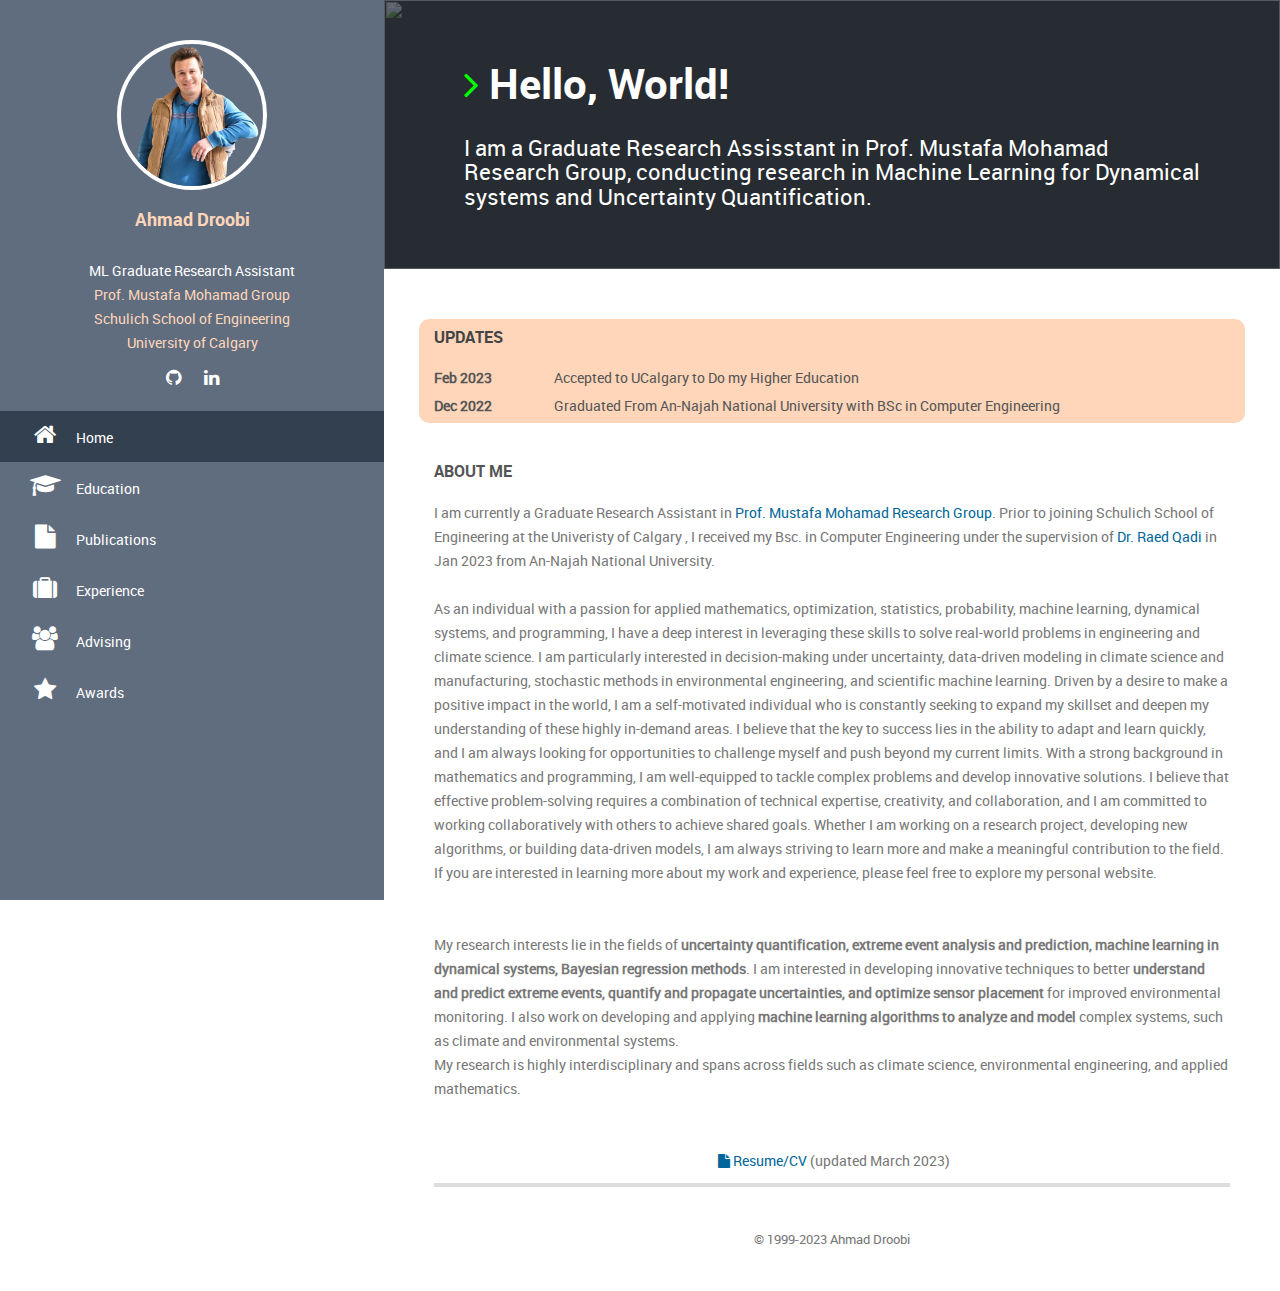
==== commit 0213da2f: "correcting" ====
--- a/index.html
+++ b/index.html
@@ -93,8 +93,8 @@
                 <h3 class="profile-title"><a href="https://profiles.ucalgary.ca/ahmad-droobi" target="_blank">Ahmad Droobi</a></h3>
                 <!-- <p class="profile-description">borisi (at) stanford (dot) edu</p> -->
                 <p class="profile-description"><br /></p>
-                <p class="profile-description">ML Graduate Research Assisstant  </p>
-                <p class="profile-description"><a href="https://profiles.ucalgary.ca/mustafa-mohamad" target="_blank">Prof. Mostafa Mohamad Group</a></p>
+                <p class="profile-description">ML Graduate Research Assistant  </p>
+                <p class="profile-description"><a href="https://profiles.ucalgary.ca/mustafa-mohamad" target="_blank">Prof. Mustafa Mohamad Group</a></p>
                 <p class="profile-description"><a href="https://schulich.ucalgary.ca/" target="_blank">Schulich School of Engineering</a></p>
                 <p class="profile-description"><a href="https://ucalgary.ca/" target="_blank"> University of Calgary </a></p>
             </div> <!-- top-section -->
@@ -155,7 +155,7 @@
                         <div class="col-md-12">
                             <h4 class="widget-title">About Me</h4>
                             <p>
-                                I am currently a   Graduate Research Assistant  in  <a href="https://grad.ucalgary.ca/node/3399" target="_blank">Prof. Mustafa Mohamad Research Group</a>. Prior to joining Schulich School of Engineering at Univeristy of Calgary , I received my Bsc. in Computer Engineering  under the supervision of <a href="https://staff.najah.edu/en/profiles/3034/" target="_blank">Dr. Raed Qadi </a>   in Jan 2023  from An-Najah National University.
+                                I am currently a   Graduate Research Assistant  in  <a href="https://grad.ucalgary.ca/node/3399" target="_blank">Prof. Mustafa Mohamad Research Group</a>. Prior to joining Schulich School of Engineering at the Univeristy of Calgary , I received my Bsc. in Computer Engineering  under the supervision of <a href="https://staff.najah.edu/en/profiles/3034/" target="_blank">Dr. Raed Qadi </a>   in Jan 2023  from An-Najah National University.
                                 <br/>
                                 <br/>
                                 <p>
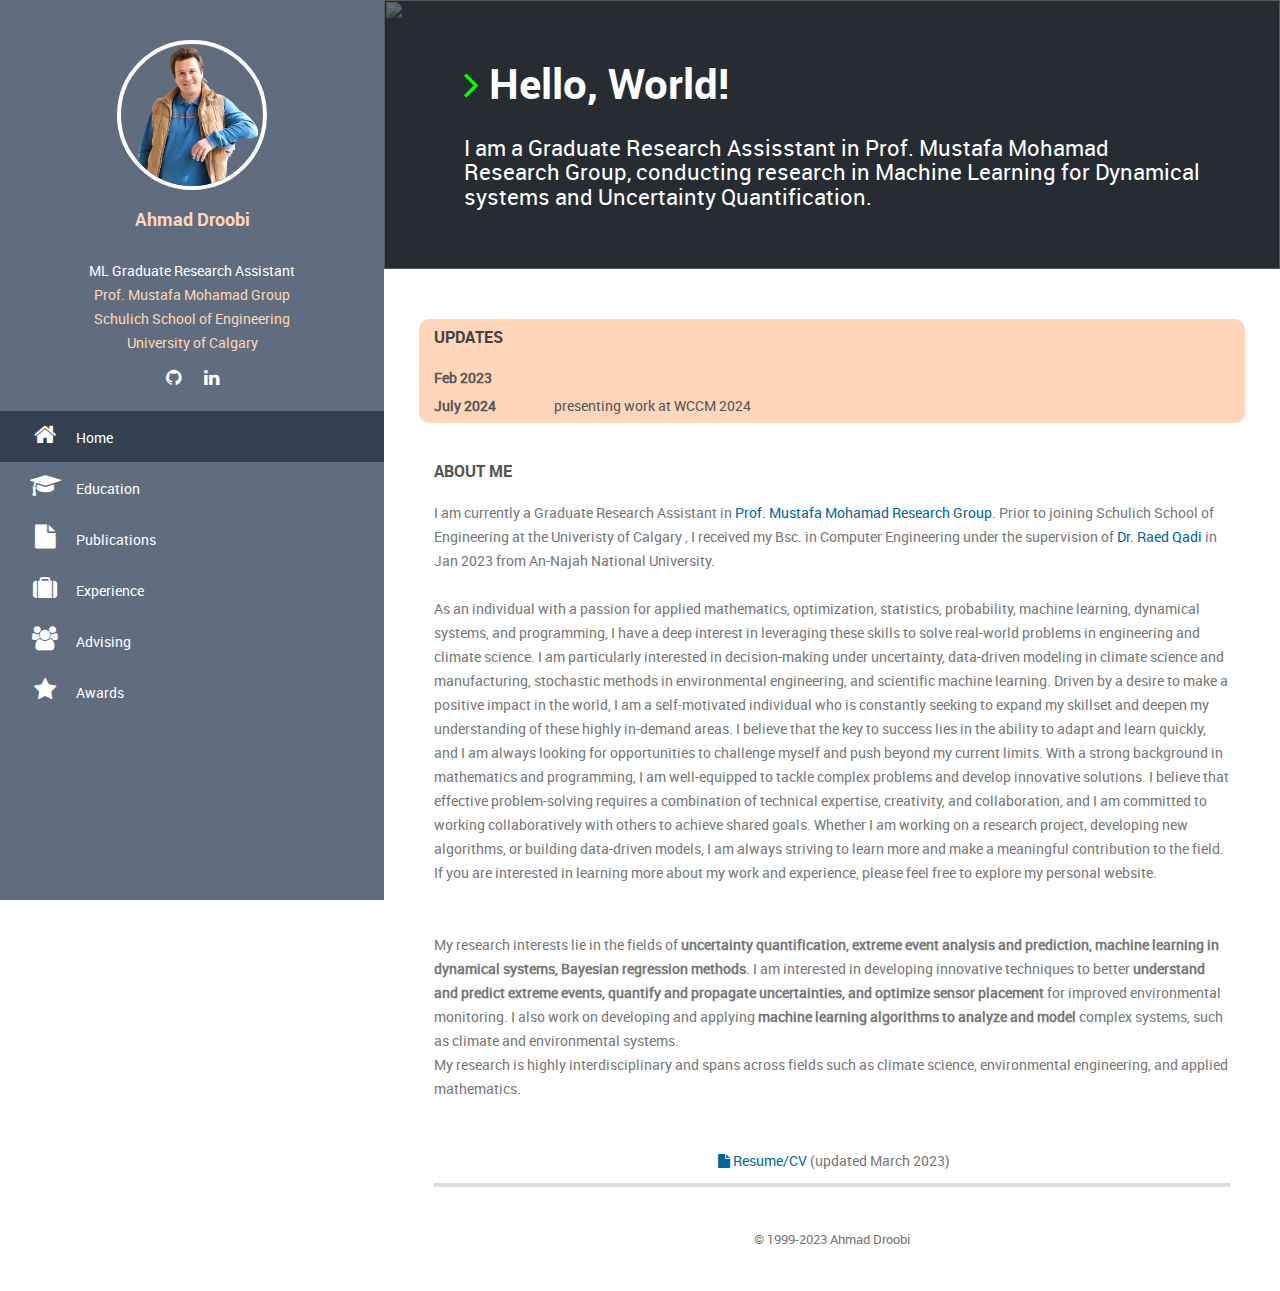
==== commit 53a034e0: "ss" ====
--- a/index.html
+++ b/index.html
@@ -140,11 +140,11 @@
                             <table>
                                 <tr>
                                     <td class="update-date"><b>Feb 2023</b></td>
-                                    <td> Accepted to UCalgary to Do my Higher Education</td>
+                                    <td> </td>
                                 </tr>
                                 <tr>
-                                    <td class="update-date"><b>Dec 2022</b></td>
-                                    <td>  Graduated From An-Najah National University with BSc in Computer Engineering </td>
+                                    <td class="update-date"><b>July 2024</b></td>
+                                    <td>  presenting work at WCCM 2024   </td>
                                 </tr>
                             </table>
                         </div>
